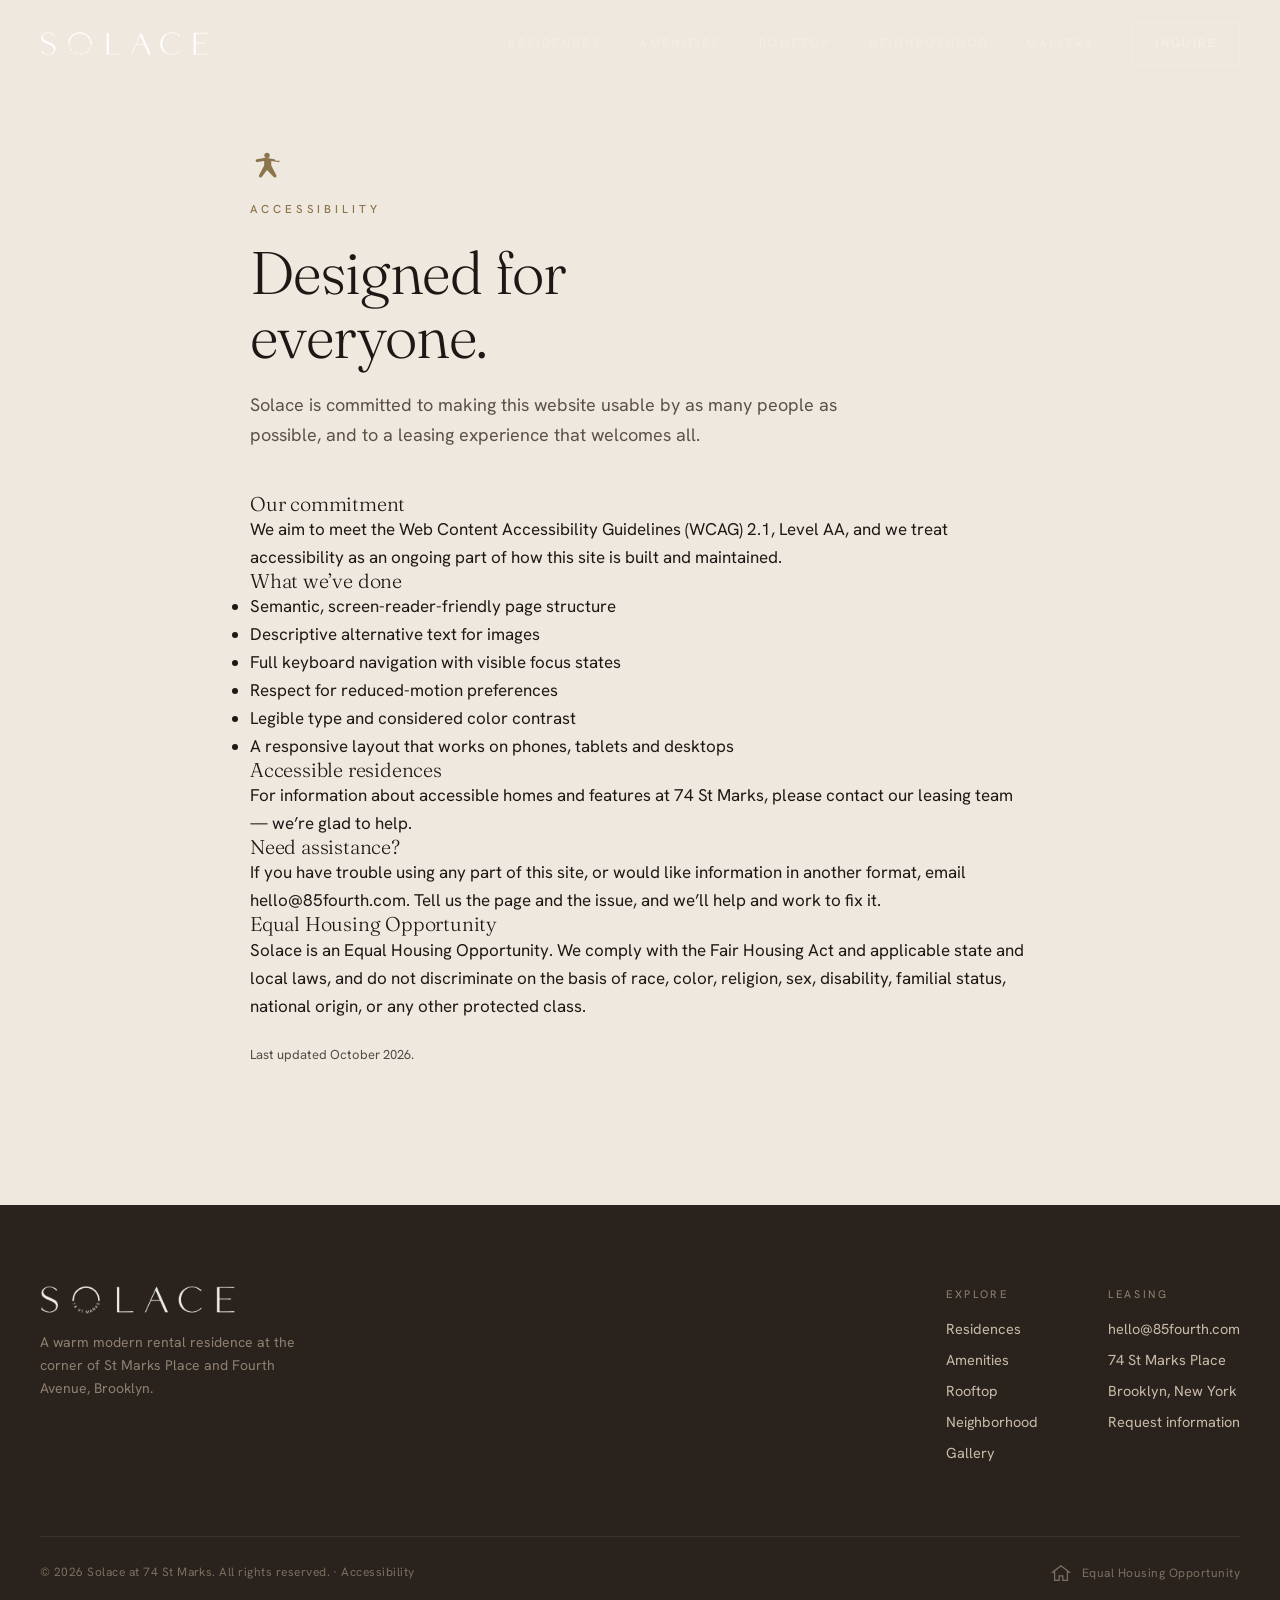
==== accessibility.html @ d48ad5ff "Add files via upload" ====
<!DOCTYPE html>
<html lang="en">
<head>
<meta charset="UTF-8">
<meta name="viewport" content="width=device-width, initial-scale=1.0">
<title>Accessibility &middot; SOLACE</title>
<meta name="description" content="Solace at 74 St Marks is committed to digital accessibility and an inclusive leasing experience for all.">
<link rel="preconnect" href="https://fonts.googleapis.com">
<link rel="preconnect" href="https://fonts.gstatic.com" crossorigin>
<link href="https://fonts.googleapis.com/css2?family=Fraunces:ital,opsz,wght@0,9..144,300;0,9..144,400;0,9..144,500;1,9..144,300&family=Hanken+Grotesk:wght@300;400;500;600&display=swap" rel="stylesheet">
<script>document.documentElement.classList.add('js');</script>
<link rel="stylesheet" href="assets/style.css">
</head>
<body>
<header class="nav solid" id="nav">
  <a href="index.html" aria-label="Solace home"><img class="nav-logo" src="assets/logo.png" alt="Solace"></a>
  <button class="nav-toggle" id="navToggle" aria-label="Menu" aria-expanded="false"><span></span><span></span><span></span></button>
  <nav class="nav-links" id="navLinks">
    <a class="nlink" href="residences.html">Residences</a>
    <a class="nlink" href="amenities.html">Amenities</a>
    <a class="nlink" href="rooftop.html">Rooftop</a>
    <a class="nlink" href="neighborhood.html">Neighborhood</a>
    <a class="nlink" href="gallery.html">Gallery</a>
    <a class="nav-cta" href="index.html#inquire">Inquire</a>
  </nav>
</header>
<section class="band" style="padding-top:150px">
  <div class="wrap" style="max-width:860px">
    <svg viewBox="0 0 24 24" aria-hidden="true" style="width:34px;height:34px;fill:var(--brass);margin-bottom:8px"><circle cx="12" cy="3.9" r="1.9"/><path d="M21 7.6c0 .6-.6 1.05-1.2.95L15 7.8v3.1l3.6 6.9c.3.6 0 1.3-.6 1.55-.55.22-1.15 0-1.45-.5L12 14.2l-3.55 4.65c-.3.5-.9.72-1.45.5-.6-.25-.9-.95-.6-1.55L10 10.9V7.8l-4.8.75C4.6 8.65 4 8.2 4 7.6c0-.5.35-.92.85-1l5.1-.9c.68-.12 1.42-.12 2.1 0l5.1.9c.5.08.85.5.85 1z"/></svg>
    <span class="label eyebrow" style="display:block">Accessibility</span>
    <h1 style="font-size:clamp(34px,5vw,60px);margin-top:14px">Designed for<br>everyone.</h1>
    <p style="color:var(--ink-soft);font-size:18px;margin-top:22px;max-width:620px">Solace is committed to making this website usable by as many people as possible, and to a leasing experience that welcomes all.</p>
    <div class="legal" style="margin-top:44px">
      <h3>Our commitment</h3>
      <p>We aim to meet the Web Content Accessibility Guidelines (WCAG) 2.1, Level AA, and we treat accessibility as an ongoing part of how this site is built and maintained.</p>
      <h3>What we&rsquo;ve done</h3>
      <ul>
        <li>Semantic, screen-reader-friendly page structure</li>
        <li>Descriptive alternative text for images</li>
        <li>Full keyboard navigation with visible focus states</li>
        <li>Respect for reduced-motion preferences</li>
        <li>Legible type and considered color contrast</li>
        <li>A responsive layout that works on phones, tablets and desktops</li>
      </ul>
      <h3>Accessible residences</h3>
      <p>For information about accessible homes and features at 74 St Marks, please contact our leasing team &mdash; we&rsquo;re glad to help.</p>
      <h3>Need assistance?</h3>
      <p>If you have trouble using any part of this site, or would like information in another format, email <a href="mailto:hello@85fourth.com">hello@85fourth.com</a>. Tell us the page and the issue, and we&rsquo;ll help and work to fix it.</p>
      <h3>Equal Housing Opportunity</h3>
      <p>Solace is an Equal Housing Opportunity. We comply with the Fair Housing Act and applicable state and local laws, and do not discriminate on the basis of race, color, religion, sex, disability, familial status, national origin, or any other protected class.</p>
      <p style="font-size:13px;opacity:.75;margin-top:24px">Last updated October 2026.</p>
    </div>
  </div>
</section>
<footer>
  <div class="wrap">
    <div class="foot-top">
      <div>
        <img class="foot-logo" src="assets/logo.png" alt="Solace">
        <p style="margin-top:16px;max-width:280px;font-size:14px;color:#8f8071">A warm modern rental residence at the corner of St Marks Place and Fourth Avenue, Brooklyn.</p>
      </div>
      <div class="foot-cols">
        <div class="foot-col">
          <div class="fh">Explore</div>
          <a href="residences.html">Residences</a>
          <a href="amenities.html">Amenities</a>
          <a href="rooftop.html">Rooftop</a>
          <a href="neighborhood.html">Neighborhood</a>
          <a href="gallery.html">Gallery</a>
        </div>
        <div class="foot-col">
          <div class="fh">Leasing</div>
          <a href="mailto:hello@85fourth.com">hello@85fourth.com</a>
          <p>74 St Marks Place</p>
          <p>Brooklyn, New York</p>
          <a href="index.html#inquire">Request information</a>
        </div>
      </div>
    </div>
    <div class="foot-bottom">
      <div>&copy; 2026 Solace at 74 St Marks. All rights reserved. &middot; <a href="accessibility.html" style="color:inherit">Accessibility</a></div>
      <div class="eho"><svg viewBox="0 0 24 24" aria-hidden="true"><path d="M12 3 3 10h2v9h5v-5h4v5h5v-9h2z"/></svg><span>Equal Housing Opportunity</span></div>
    </div>
  </div>
</footer>
<script src="assets/site.js"></script>
</body></html>
---- assets/style.css ----
:root{
  --paper:#EFE8DE;
  --paper-2:#E6DDD0;
  --espresso:#1F1915;
  --espresso-2:#2A231D;
  --ink:#1C1815;
  --ink-soft:#5A5148;
  --line:#CDBEAB;
  --line-soft:#D9CDBD;
  --brass:#8C744C;
  --bone:#F4EFE7;
  --shadow:0 30px 70px -40px rgba(40,30,20,.5);
}
*{margin:0;padding:0;box-sizing:border-box}
html{scroll-behavior:smooth}
body{
  background:var(--paper);
  color:var(--ink);
  font-family:"Hanken Grotesk",system-ui,-apple-system,sans-serif;
  font-weight:400;
  font-size:17px;
  line-height:1.65;
  -webkit-font-smoothing:antialiased;
  overflow-x:hidden;
}
::selection{background:var(--espresso);color:var(--bone)}
img{display:block;max-width:100%}
a{color:inherit;text-decoration:none}

.serif{font-family:"Fraunces",Georgia,serif;font-weight:300;font-optical-sizing:auto}
.label{font-size:11.5px;font-weight:500;text-transform:uppercase;letter-spacing:.34em;color:var(--brass);}
h1,h2,h3{font-family:"Fraunces",Georgia,serif;font-weight:300;line-height:1.06;letter-spacing:-.01em}
.eyebrow{display:inline-block;margin-bottom:22px}

.wrap{max-width:1280px;margin:0 auto;padding:0 40px}
section{position:relative}
.band{padding:140px 0}
.band-tight{padding:96px 0}
.divider{height:1px;background:var(--line);border:0;max-width:1280px;margin:0 auto}

header.nav{position:fixed;top:0;left:0;right:0;z-index:60;display:flex;align-items:center;justify-content:space-between;padding:22px 40px;transition:background .5s ease,padding .5s ease,box-shadow .5s ease;}
header.nav.solid{background:rgba(239,232,222,.9);backdrop-filter:blur(14px);padding:15px 40px;box-shadow:0 1px 0 var(--line-soft);}
.nav-logo{height:26px;width:auto;filter:brightness(0) invert(1);transition:filter .5s ease,height .5s ease}
header.nav.solid .nav-logo{filter:none;height:23px}
.nav-links{display:flex;align-items:center;gap:38px}
.nav-links a.nlink{font-size:12px;text-transform:uppercase;letter-spacing:.2em;font-weight:500;color:var(--bone);opacity:.85;transition:opacity .3s,color .5s;}
header.nav.solid .nav-links a.nlink{color:var(--ink)}
.nav-links a.nlink:hover{opacity:1}
.nav-cta{font-size:12px;text-transform:uppercase;letter-spacing:.2em;font-weight:500;color:var(--bone);border:1px solid rgba(244,239,231,.5);padding:11px 22px;border-radius:2px;transition:all .4s ease;}
header.nav.solid .nav-cta{color:var(--ink);border-color:var(--ink)}
.nav-cta:hover{background:var(--bone);color:var(--espresso);border-color:var(--bone)}
header.nav.solid .nav-cta:hover{background:var(--espresso);color:var(--bone);border-color:var(--espresso)}
.nav-toggle{display:none}

.hero{height:100vh;min-height:640px;position:relative;overflow:hidden;display:flex;align-items:center;justify-content:center}
.hero-img{position:absolute;inset:0;width:100%;height:100%;object-fit:cover;object-position:center 30%;transform:scale(1.06);animation:heroZoom 18s ease-out forwards}
@keyframes heroZoom{to{transform:scale(1)}}
.hero-scrim{position:absolute;inset:0;background:linear-gradient(to bottom, rgba(20,15,10,.42) 0%, rgba(20,15,10,.05) 26%, rgba(20,15,10,.12) 60%, rgba(20,15,10,.62) 100%);}
.hero-inner{position:relative;z-index:3;text-align:center;color:var(--bone);padding:0 24px;width:100%}
.hero-mark{width:min(560px,74vw);margin:0 auto;filter:brightness(0) invert(1) drop-shadow(0 2px 30px rgba(0,0,0,.35));opacity:0;transform:translateY(18px);animation:rise 1.3s .3s cubic-bezier(.2,.7,.2,1) forwards}
.hero-sub{margin-top:30px;display:flex;flex-direction:column;align-items:center;gap:14px;opacity:0;transform:translateY(18px);animation:rise 1.3s .7s cubic-bezier(.2,.7,.2,1) forwards}
.hero-loc{font-size:13px;letter-spacing:.42em;text-transform:uppercase;font-weight:500}
.hero-rule{width:1px;height:34px;background:linear-gradient(rgba(244,239,231,.7),transparent)}
.hero-lease{font-family:"Fraunces",serif;font-weight:300;font-style:italic;font-size:19px;letter-spacing:.02em;opacity:.95}
@keyframes rise{to{opacity:1;transform:translateY(0)}}
.scrollcue{position:absolute;left:50%;bottom:30px;transform:translateX(-50%);z-index:3;font-size:10px;letter-spacing:.3em;text-transform:uppercase;color:var(--bone);opacity:0;animation:fadein 1s 1.6s forwards;display:flex;flex-direction:column;align-items:center;gap:10px}
.scrollcue .dot{width:1px;height:44px;background:rgba(244,239,231,.5);position:relative;overflow:hidden}
.scrollcue .dot::after{content:"";position:absolute;top:-44px;left:0;width:1px;height:44px;background:var(--bone);animation:drop 2.4s 2s ease-in-out infinite}
@keyframes drop{0%{transform:translateY(0)}60%,100%{transform:translateY(88px)}}
@keyframes fadein{to{opacity:.85}}

.statement{text-align:center;max-width:960px;margin:0 auto}
.statement .lead{font-size:clamp(28px,4.4vw,52px);line-height:1.18;letter-spacing:-.015em;color:var(--ink)}
.statement .lead em{font-style:italic;color:var(--brass)}
.statement p.body{max-width:620px;margin:38px auto 0;color:var(--ink-soft);font-size:18px}

.split{display:grid;grid-template-columns:1fr 1fr;gap:0;align-items:stretch}
.split .col-media{position:relative;min-height:560px;overflow:hidden}
.split .col-media img{position:absolute;inset:0;width:100%;height:100%;object-fit:cover;transition:transform 1.2s ease}
.split .col-text{padding:96px clamp(40px,6vw,96px);display:flex;flex-direction:column;justify-content:center}
.split.rev .col-text{order:-1}
.feature-list{list-style:none;margin-top:40px;border-top:1px solid var(--line)}
.feature-list li{padding:20px 0;border-bottom:1px solid var(--line);display:flex;gap:18px;align-items:baseline}
.feature-list .n{font-family:"Fraunces",serif;font-size:14px;color:var(--brass);min-width:26px}
.feature-list .t{font-size:15.5px;color:var(--ink-soft)}
.feature-list .t b{color:var(--ink);font-weight:500}

.duo{display:grid;grid-template-columns:1fr 1fr;gap:14px;margin-top:14px}
.duo img{width:100%;height:100%;object-fit:cover;aspect-ratio:4/5}

.amen{background:var(--espresso);color:var(--bone)}
.amen .label{color:#C9A86E}
.amen h2{color:var(--bone)}
.amen .intro-body{color:#C9BBA9;max-width:560px}
.amen-head{display:grid;grid-template-columns:1.1fr .9fr;gap:60px;align-items:end;margin-bottom:70px}
.grid{display:grid;grid-template-columns:repeat(12,1fr);gap:16px}
.card{position:relative;overflow:hidden;border-radius:2px;background:#000}
.card img{width:100%;height:100%;object-fit:cover;transition:transform 1.1s cubic-bezier(.2,.7,.2,1);opacity:.92}
.card:hover img{transform:scale(1.05);opacity:1}
.card .cap{position:absolute;left:0;right:0;bottom:0;padding:26px 26px 22px;z-index:2;background:linear-gradient(to top,rgba(15,11,8,.82),transparent);}
.card .cap .k{font-size:11px;letter-spacing:.26em;text-transform:uppercase;color:#E9D9BF;font-weight:500}
.card .cap .d{font-family:"Fraunces",serif;font-weight:300;font-size:21px;color:var(--bone);margin-top:5px;line-height:1.15}
.card.tall{grid-row:span 2}
.c-6{grid-column:span 6}.c-5{grid-column:span 5}.c-7{grid-column:span 7}
.c-4{grid-column:span 4}.c-8{grid-column:span 8}.c-3{grid-column:span 3}
.card.tall img{min-height:100%}
.a1 img{aspect-ratio:16/10}
.a-portrait img{height:100%}

.conv{margin:64px auto 0;max-width:760px;padding-top:42px;border-top:1px solid #3a322b;text-align:center}
.conv p{font-family:"Fraunces",serif;font-weight:300;font-size:clamp(21px,2.5vw,30px);line-height:1.32;color:var(--bone);margin-top:16px}
.conv p b{font-weight:400;color:#E9D9BF}

.feature-full{height:88vh;min-height:560px;position:relative;overflow:hidden;display:flex;align-items:flex-end}
.feature-full img{position:absolute;inset:0;width:100%;height:100%;object-fit:cover}
.feature-full .scrim{position:absolute;inset:0;background:linear-gradient(to top,rgba(15,11,8,.7),transparent 55%)}
.feature-full .fcontent{position:relative;z-index:2;color:var(--bone);padding:0 0 90px;max-width:640px}
.feature-full .fcontent h2{color:var(--bone);font-size:clamp(30px,4.4vw,56px)}
.feature-full .fcontent p{margin-top:20px;color:#E4D7C6;font-size:18px;max-width:520px}

.hood{background:var(--paper-2)}
.hood-grid{display:grid;grid-template-columns:1fr 1fr;gap:70px;align-items:center}
.hood-media{position:relative;overflow:hidden;aspect-ratio:5/6}
.hood-media img{width:100%;height:100%;object-fit:cover}
.stats{display:grid;grid-template-columns:1fr 1fr;gap:0;margin-top:44px;border-top:1px solid var(--line)}
.stat{padding:26px 0;border-bottom:1px solid var(--line)}
.stat:nth-child(odd){border-right:1px solid var(--line);padding-right:24px}
.stat:nth-child(even){padding-left:24px}
.stat .v{font-family:"Fraunces",serif;font-size:34px;font-weight:300;line-height:1}
.stat .l{font-size:12.5px;letter-spacing:.14em;text-transform:uppercase;color:var(--ink-soft);margin-top:8px}

.inquire{background:var(--espresso);color:var(--bone)}
.inq-grid{display:grid;grid-template-columns:1fr 1fr;gap:80px}
.inquire .label{color:#C9A86E}
.inquire h2{color:var(--bone);font-size:clamp(30px,4vw,50px)}
.inquire .isub{color:#C9BBA9;margin-top:22px;max-width:400px}
.inq-contact{margin-top:44px;display:flex;flex-direction:column;gap:20px}
.inq-contact .row .ck{font-size:11px;letter-spacing:.26em;text-transform:uppercase;color:#8f8071}
.inq-contact .row .cv{font-family:"Fraunces",serif;font-size:20px;font-weight:300;margin-top:4px}
.inq-contact .row a.cv:hover{color:#E9D9BF}
form .field{margin-bottom:22px}
form label{display:block;font-size:11px;letter-spacing:.22em;text-transform:uppercase;color:#9a8b7b;margin-bottom:9px}
form input,form select,form textarea{width:100%;background:transparent;border:0;border-bottom:1px solid #4b4038;color:var(--bone);font-family:inherit;font-size:16px;padding:9px 0;transition:border-color .3s;}
form input::placeholder,form textarea::placeholder{color:#6d6055}
form input:focus,form select:focus,form textarea:focus{outline:none;border-color:#C9A86E}
form select option{color:#1c1815}
form textarea{resize:vertical;min-height:70px}
.btn{margin-top:10px;width:100%;background:var(--bone);color:var(--espresso);border:0;padding:17px;font-family:inherit;font-size:12px;letter-spacing:.24em;text-transform:uppercase;font-weight:600;cursor:pointer;border-radius:2px;transition:background .3s,transform .2s;}
.btn:hover{background:#C9A86E}
.btn:active{transform:translateY(1px)}
.form-note{font-size:12.5px;color:#8f8071;margin-top:16px;line-height:1.5}
.form-done{display:none;padding:40px 0}
.form-done.on{display:block}
.form-done .serif{font-size:28px;color:var(--bone)}
.form-done p{color:#C9BBA9;margin-top:12px}

footer{background:var(--espresso-2);color:#C9BBA9;padding:80px 0 44px}
.foot-top{display:flex;justify-content:space-between;align-items:flex-start;gap:40px;flex-wrap:wrap}
.foot-logo{height:30px;filter:brightness(0) invert(1);opacity:.92}
.foot-cols{display:flex;gap:70px;flex-wrap:wrap}
.foot-col .fh{font-size:11px;letter-spacing:.24em;text-transform:uppercase;color:#8f8071;margin-bottom:14px}
.foot-col a,.foot-col p{display:block;font-size:14.5px;color:#C9BBA9;margin-bottom:7px}
.foot-col a:hover{color:var(--bone)}
.foot-bottom{margin-top:64px;padding-top:26px;border-top:1px solid #3a322b;display:flex;justify-content:space-between;gap:20px;flex-wrap:wrap;font-size:12px;color:#7d6f61;letter-spacing:.04em}
.eho{display:flex;align-items:center;gap:10px}
.eho svg{width:22px;height:22px;fill:none;stroke:#7d6f61;stroke-width:1.4}

.reveal{transition:opacity 1s cubic-bezier(.2,.7,.2,1),transform 1s cubic-bezier(.2,.7,.2,1)}
.js .reveal{opacity:0;transform:translateY(22px)}
.reveal.in{opacity:1;transform:none}
.reveal.d1{transition-delay:.08s}.reveal.d2{transition-delay:.16s}.reveal.d3{transition-delay:.24s}.reveal.d4{transition-delay:.32s}

@media(max-width:1000px){
  .amen-head{grid-template-columns:1fr;gap:26px;align-items:start}
  .hood-grid,.inq-grid{grid-template-columns:1fr;gap:44px}
  .hood-media{aspect-ratio:16/11}
  .split{grid-template-columns:1fr}
  .split .col-media{min-height:70vw}
  .split.rev .col-text{order:0}
  .c-6,.c-5,.c-7,.c-4,.c-8,.c-3{grid-column:span 6}
  .card.tall{grid-row:span 1}
}
@media(max-width:720px){
  .wrap{padding:0 24px}
  header.nav,header.nav.solid{padding:16px 24px}
  .band{padding:88px 0}.band-tight{padding:64px 0}
  .nav-links{position:fixed;inset:0;background:var(--espresso);flex-direction:column;justify-content:center;gap:30px;transform:translateX(100%);transition:transform .5s ease;z-index:55}
  .nav-links.open{transform:none}
  .nav-links a.nlink{color:var(--bone);font-size:16px}
  header.nav.solid .nav-links a.nlink{color:var(--bone)}
  .nav-links .nav-cta{color:var(--bone);border-color:rgba(244,239,231,.5)}
  header.nav.solid .nav-links .nav-cta{color:var(--bone);border-color:rgba(244,239,231,.5)}
  .nav-toggle{display:flex;flex-direction:column;gap:5px;z-index:60;background:none;border:0;cursor:pointer;padding:6px}
  .nav-toggle span{width:26px;height:1.5px;background:var(--bone);transition:.4s}
  header.nav.solid .nav-toggle span{background:var(--ink)}
  .nav-toggle.open span{background:var(--bone)}
  .nav-toggle.open span:nth-child(1){transform:translateY(6.5px) rotate(45deg)}
  .nav-toggle.open span:nth-child(2){opacity:0}
  .nav-toggle.open span:nth-child(3){transform:translateY(-6.5px) rotate(-45deg)}
  .split .col-text{padding:60px 24px}
  .grid{grid-template-columns:repeat(6,1fr);gap:12px}
  .c-6,.c-5,.c-7,.c-4,.c-8,.c-3{grid-column:span 6}
  .a-portrait{grid-column:span 6}
  .stats .stat:nth-child(odd){border-right:0;padding-right:0}
  .stats .stat:nth-child(even){padding-left:0}
  .stats{grid-template-columns:1fr}
  .foot-top{flex-direction:column}
}
@media(prefers-reduced-motion:reduce){
  *{animation-duration:.001ms!important;animation-iteration-count:1!important;transition-duration:.001ms!important;scroll-behavior:auto!important}
  .hero-img{transform:none}
}

/* building stats + finishes */
.bstats{display:grid;grid-template-columns:repeat(4,1fr);border-top:1px solid var(--line)}
.bstat{padding:34px 22px;border-bottom:1px solid var(--line);text-align:center}
.bstat:not(:last-child){border-right:1px solid var(--line)}
.bstat .v{font-family:"Fraunces",serif;font-size:clamp(26px,2.8vw,40px);font-weight:300;line-height:1}
.bstat .l{font-size:12px;letter-spacing:.15em;text-transform:uppercase;color:var(--ink-soft);margin-top:10px}
.specs{display:grid;grid-template-columns:repeat(3,1fr);gap:48px}
.spec-col .sh{font-size:11px;letter-spacing:.24em;text-transform:uppercase;color:var(--brass);margin-bottom:16px;padding-bottom:14px;border-bottom:1px solid var(--line)}
.spec-col ul{list-style:none}
.spec-col li{padding:10px 0;color:var(--ink-soft);font-size:15.5px;border-bottom:1px solid var(--line-soft)}

@media(max-width:1000px){.specs{grid-template-columns:1fr 1fr;gap:36px}}
@media(max-width:720px){
  .bstats{grid-template-columns:1fr 1fr}
  .bstat:nth-child(odd){border-right:1px solid var(--line)}
  .specs{grid-template-columns:1fr;gap:0}
  .spec-col{margin-bottom:24px}
}

/* ============ MULTI-PAGE ADDITIONS ============ */
.nav-links a.nlink.active{opacity:1}
.nav-links a.nlink.active::after{content:"";display:block;height:1px;background:currentColor;margin-top:3px;opacity:.6}

.page-hero{height:62vh;min-height:440px;position:relative;overflow:hidden;display:flex;align-items:flex-end}
.page-hero img{position:absolute;inset:0;width:100%;height:100%;object-fit:cover;transform:scale(1.05);animation:heroZoom 16s ease-out forwards}
.page-hero .scrim{position:absolute;inset:0;background:linear-gradient(to bottom,rgba(20,15,10,.4) 0%,rgba(20,15,10,.08) 35%,rgba(20,15,10,.55) 100%)}
.page-hero .ph-inner{position:relative;z-index:3;color:var(--bone);padding:0 0 64px;width:100%}
.page-hero .ph-inner .label{color:#E9D9BF}
.page-hero h1{font-size:clamp(38px,6vw,84px);color:var(--bone);margin-top:14px}
.page-hero .ph-sub{margin-top:18px;color:#EbE2D5;max-width:520px;font-size:18px}

.explore-grid{display:grid;grid-template-columns:repeat(6,1fr);gap:16px}
.xcard{position:relative;overflow:hidden;border-radius:2px;background:#000;display:block;aspect-ratio:4/5}
.xcard.wide{aspect-ratio:auto}
.xcard img{width:100%;height:100%;object-fit:cover;transition:transform 1.1s cubic-bezier(.2,.7,.2,1);opacity:.92}
.xcard:hover img{transform:scale(1.05);opacity:1}
.xcard .xcap{position:absolute;left:0;right:0;bottom:0;z-index:2;padding:26px 24px 22px;background:linear-gradient(to top,rgba(15,11,8,.82),transparent)}
.xcard .xk{font-size:11px;letter-spacing:.26em;text-transform:uppercase;color:#E9D9BF;font-weight:500}
.xcard .xt{font-family:"Fraunces",serif;font-weight:300;font-size:26px;color:var(--bone);margin-top:4px;line-height:1.1;display:flex;align-items:center;gap:10px}
.xcard .xt .arw{font-size:18px;opacity:0;transform:translateX(-6px);transition:.4s}
.xcard:hover .xt .arw{opacity:1;transform:none}
.c-span-2{grid-column:span 2}.c-span-3{grid-column:span 3}.c-span-4{grid-column:span 4}.c-span-6{grid-column:span 6}

.gallery{columns:3;column-gap:16px}
.gallery a{display:block;margin:0 0 16px;break-inside:avoid;position:relative;overflow:hidden;border-radius:2px;cursor:zoom-in;background:#000}
.gallery a img{width:100%;display:block;transition:transform 1s cubic-bezier(.2,.7,.2,1),opacity .5s;opacity:.94}
.gallery a:hover img{transform:scale(1.04);opacity:1}
.gallery a .glab{position:absolute;left:0;right:0;bottom:0;padding:20px 18px 16px;z-index:2;opacity:0;transition:opacity .4s;background:linear-gradient(to top,rgba(15,11,8,.8),transparent);font-size:11px;letter-spacing:.22em;text-transform:uppercase;color:#E9D9BF}
.gallery a:hover .glab{opacity:1}
.gcat{margin:0 0 26px}
.gcat .label{color:var(--brass)}

.lb{position:fixed;inset:0;z-index:200;background:rgba(15,11,8,.94);display:none;align-items:center;justify-content:center}
.lb.open{display:flex}
.lb img{max-width:92vw;max-height:86vh;object-fit:contain;box-shadow:0 40px 120px -30px rgba(0,0,0,.8)}
.lb .lb-close,.lb .lb-nav{position:absolute;background:none;border:0;color:var(--bone);cursor:pointer;opacity:.75;transition:opacity .3s}
.lb .lb-close:hover,.lb .lb-nav:hover{opacity:1}
.lb .lb-close{top:26px;right:32px;font-size:34px;line-height:1}
.lb .lb-nav{top:50%;transform:translateY(-50%);font-size:44px;padding:20px}
.lb .lb-prev{left:16px}.lb .lb-next{right:16px}
.lb .lb-cap{position:absolute;bottom:24px;left:0;right:0;text-align:center;color:#C9BBA9;font-size:12px;letter-spacing:.2em;text-transform:uppercase}

.pageintro{max-width:820px}
.pageintro .lead{font-size:clamp(26px,3.6vw,44px);line-height:1.2;letter-spacing:-.01em}
.pageintro p.body{color:var(--ink-soft);font-size:18px;margin-top:24px;max-width:620px}

@media(max-width:1000px){
  .explore-grid{grid-template-columns:repeat(4,1fr)}
  .c-span-2{grid-column:span 2}.c-span-3{grid-column:span 2}.c-span-4{grid-column:span 4}.c-span-6{grid-column:span 4}
  .gallery{columns:2}
}
@media(max-width:720px){
  .page-hero{height:52vh;min-height:360px}
  .explore-grid{grid-template-columns:1fr;gap:12px}
  .c-span-2,.c-span-3,.c-span-4,.c-span-6{grid-column:span 1}
  .xcard{aspect-ratio:16/10}
  .gallery{columns:1}
  .lb .lb-nav{font-size:32px;padding:10px}
}
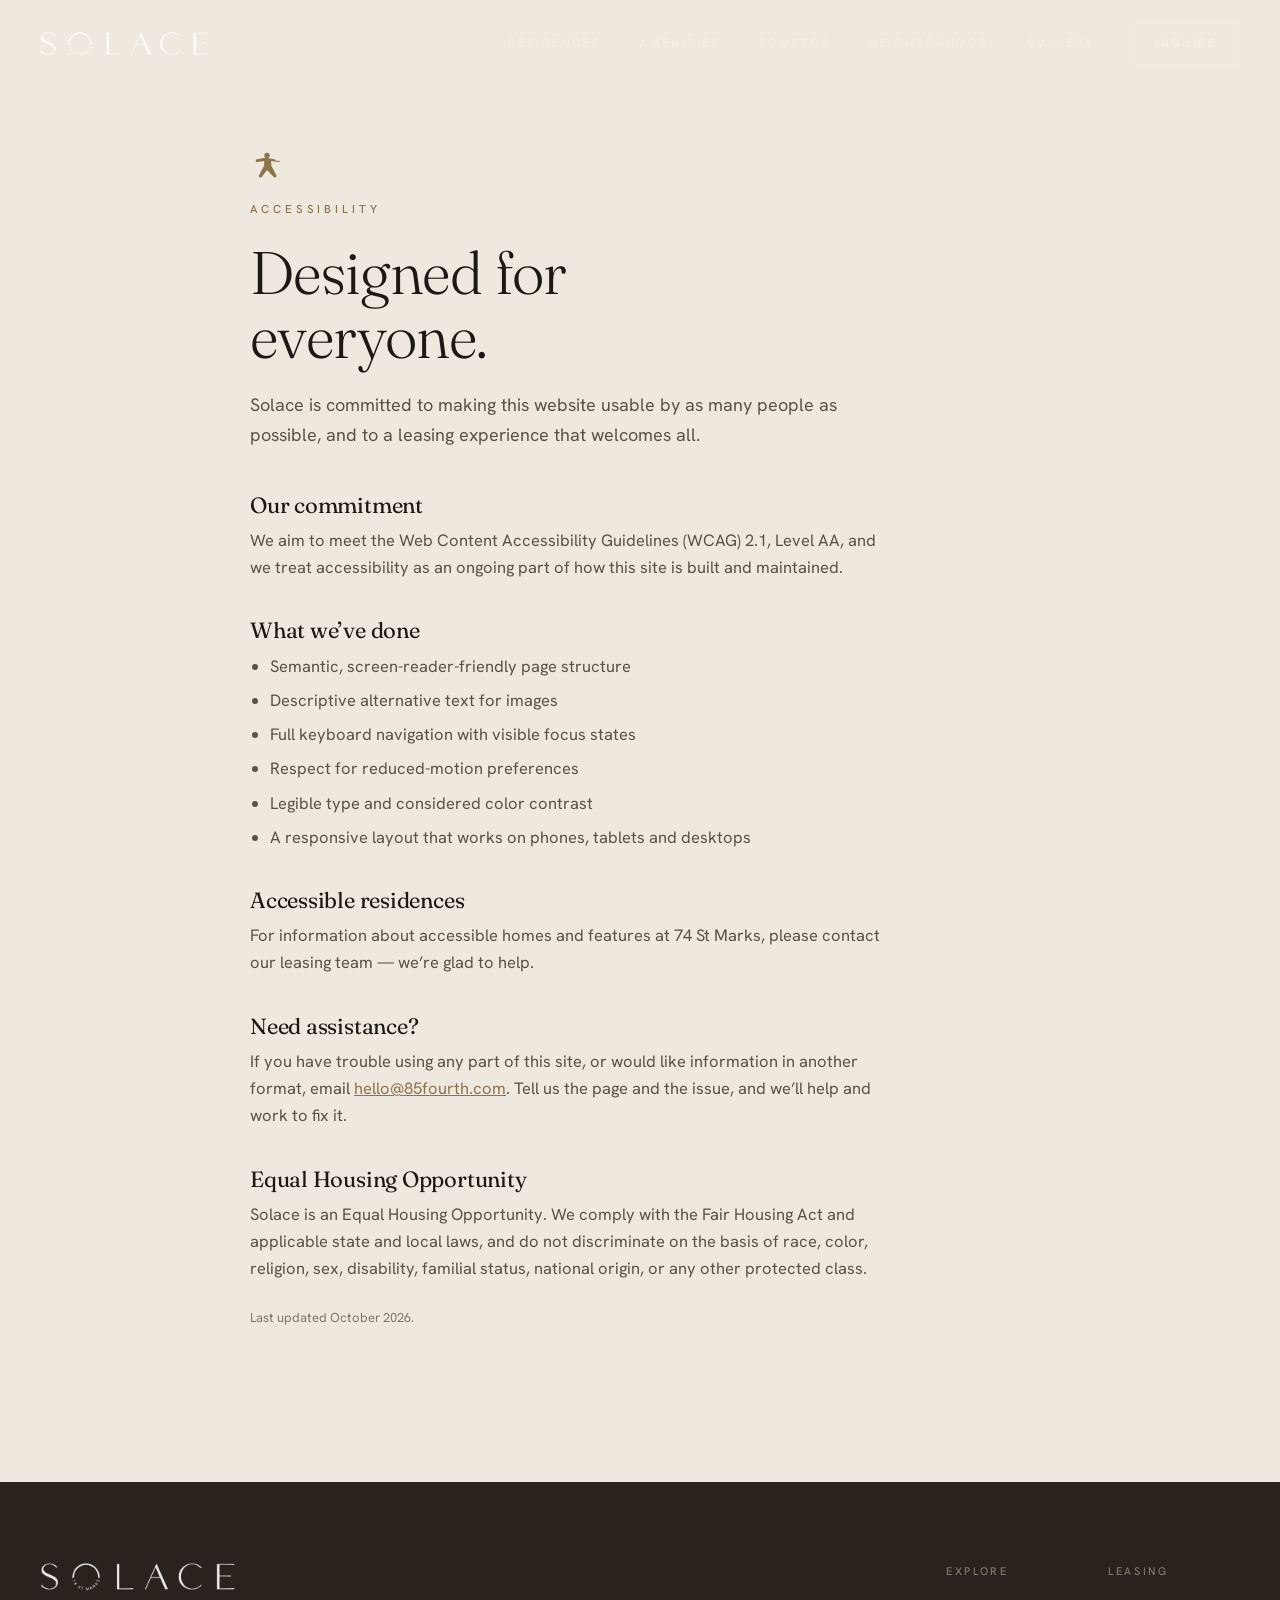
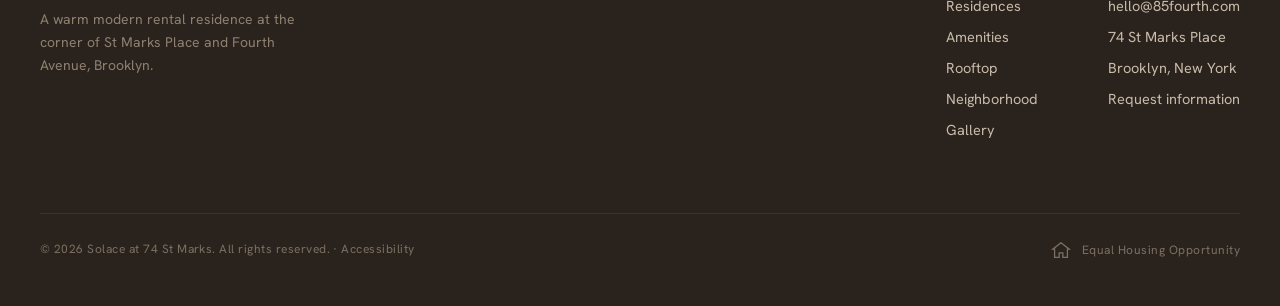
==== commit c96de6d7: "Add files via upload" ====
--- a/accessibility.html
+++ b/accessibility.html
@@ -13,15 +13,15 @@
 </head>
 <body>
 <header class="nav solid" id="nav">
-  <a href="index.html" aria-label="Solace home"><img class="nav-logo" src="assets/logo.png" alt="Solace"></a>
+  <a href="/" aria-label="Solace home"><img class="nav-logo" src="assets/logo.png" alt="Solace"></a>
   <button class="nav-toggle" id="navToggle" aria-label="Menu" aria-expanded="false"><span></span><span></span><span></span></button>
   <nav class="nav-links" id="navLinks">
-    <a class="nlink" href="residences.html">Residences</a>
-    <a class="nlink" href="amenities.html">Amenities</a>
-    <a class="nlink" href="rooftop.html">Rooftop</a>
-    <a class="nlink" href="neighborhood.html">Neighborhood</a>
-    <a class="nlink" href="gallery.html">Gallery</a>
-    <a class="nav-cta" href="index.html#inquire">Inquire</a>
+    <a class="nlink" href="/residences">Residences</a>
+    <a class="nlink" href="/amenities">Amenities</a>
+    <a class="nlink" href="/rooftop">Rooftop</a>
+    <a class="nlink" href="/neighborhood">Neighborhood</a>
+    <a class="nlink" href="/gallery">Gallery</a>
+    <a class="nav-cta" href="/#inquire">Inquire</a>
   </nav>
 </header>
 <section class="band" style="padding-top:150px">
@@ -62,23 +62,23 @@
       <div class="foot-cols">
         <div class="foot-col">
           <div class="fh">Explore</div>
-          <a href="residences.html">Residences</a>
-          <a href="amenities.html">Amenities</a>
-          <a href="rooftop.html">Rooftop</a>
-          <a href="neighborhood.html">Neighborhood</a>
-          <a href="gallery.html">Gallery</a>
+          <a href="/residences">Residences</a>
+          <a href="/amenities">Amenities</a>
+          <a href="/rooftop">Rooftop</a>
+          <a href="/neighborhood">Neighborhood</a>
+          <a href="/gallery">Gallery</a>
         </div>
         <div class="foot-col">
           <div class="fh">Leasing</div>
           <a href="mailto:hello@85fourth.com">hello@85fourth.com</a>
           <p>74 St Marks Place</p>
           <p>Brooklyn, New York</p>
-          <a href="index.html#inquire">Request information</a>
+          <a href="/#inquire">Request information</a>
         </div>
       </div>
     </div>
     <div class="foot-bottom">
-      <div>&copy; 2026 Solace at 74 St Marks. All rights reserved. &middot; <a href="accessibility.html" style="color:inherit">Accessibility</a></div>
+      <div>&copy; 2026 Solace at 74 St Marks. All rights reserved. &middot; <a href="/accessibility" style="color:inherit">Accessibility</a></div>
       <div class="eho"><svg viewBox="0 0 24 24" aria-hidden="true"><path d="M12 3 3 10h2v9h5v-5h4v5h5v-9h2z"/></svg><span>Equal Housing Opportunity</span></div>
     </div>
   </div>
--- a/assets/style.css
+++ b/assets/style.css
@@ -290,3 +290,32 @@
   .gallery{columns:1}
   .lb .lb-nav{font-size:32px;padding:10px}
 }
+
+
+/* ---- neighborhood map ---- */
+.map-grid{display:grid;grid-template-columns:1.45fr .85fr;gap:36px;align-items:start}
+#hoodmap{height:540px;width:100%;border-radius:3px;overflow:hidden;border:1px solid var(--line);z-index:1;background:#E6DDD0}
+.leaflet-container{font-family:inherit}
+.map-pin{overflow:visible}
+.map-pin .mk{display:block;width:14px;height:14px;border-radius:50%;background:var(--c,#8C744C);box-shadow:0 0 0 3px #fff,0 2px 6px rgba(0,0,0,.3)}
+.map-pin.is-home .mk{width:20px;height:20px;background:#1F1915;box-shadow:0 0 0 4px #C9A86E,0 3px 10px rgba(0,0,0,.5)}
+.leaflet-popup-content-wrapper{border-radius:3px;box-shadow:0 10px 34px -12px rgba(40,30,20,.5)}
+.leaflet-popup-content{font-family:inherit;font-size:13px;color:var(--ink);margin:12px 14px;line-height:1.4}
+.leaflet-popup-content strong{font-family:"Fraunces",serif;font-weight:400;font-size:15.5px;color:var(--ink)}
+.place-list{display:flex;flex-direction:column;gap:22px}
+.pl-group .plh{display:flex;align-items:center;gap:9px;font-size:11px;letter-spacing:.22em;text-transform:uppercase;color:var(--ink-soft);font-weight:500;margin-bottom:8px;padding-bottom:8px;border-bottom:1px solid var(--line)}
+.pl-group .plh .dot{width:9px;height:9px;border-radius:50%;flex:none}
+.pli{display:flex;justify-content:space-between;gap:12px;align-items:baseline;padding:5px 0}
+.pli .pn{font-size:15px;color:var(--ink)}
+.pli .pm{font-size:12.5px;color:var(--brass);white-space:nowrap}
+.map-note{margin-top:20px;font-size:12px;color:var(--ink-soft);opacity:.8}
+@media(max-width:1000px){.map-grid{grid-template-columns:1fr;gap:28px}#hoodmap{height:400px}}
+@media(max-width:720px){#hoodmap{height:340px}}
+
+
+/* ---- legal / accessibility page ---- */
+.legal h3{font-family:"Fraunces",serif;font-weight:400;font-size:22px;margin:38px 0 10px;color:var(--ink)}
+.legal p{color:var(--ink-soft);font-size:16.5px;margin-bottom:14px;max-width:640px}
+.legal a{color:var(--brass);text-decoration:underline}
+.legal ul{margin:4px 0 16px 20px;color:var(--ink-soft)}
+.legal li{margin-bottom:7px;font-size:16.5px}
